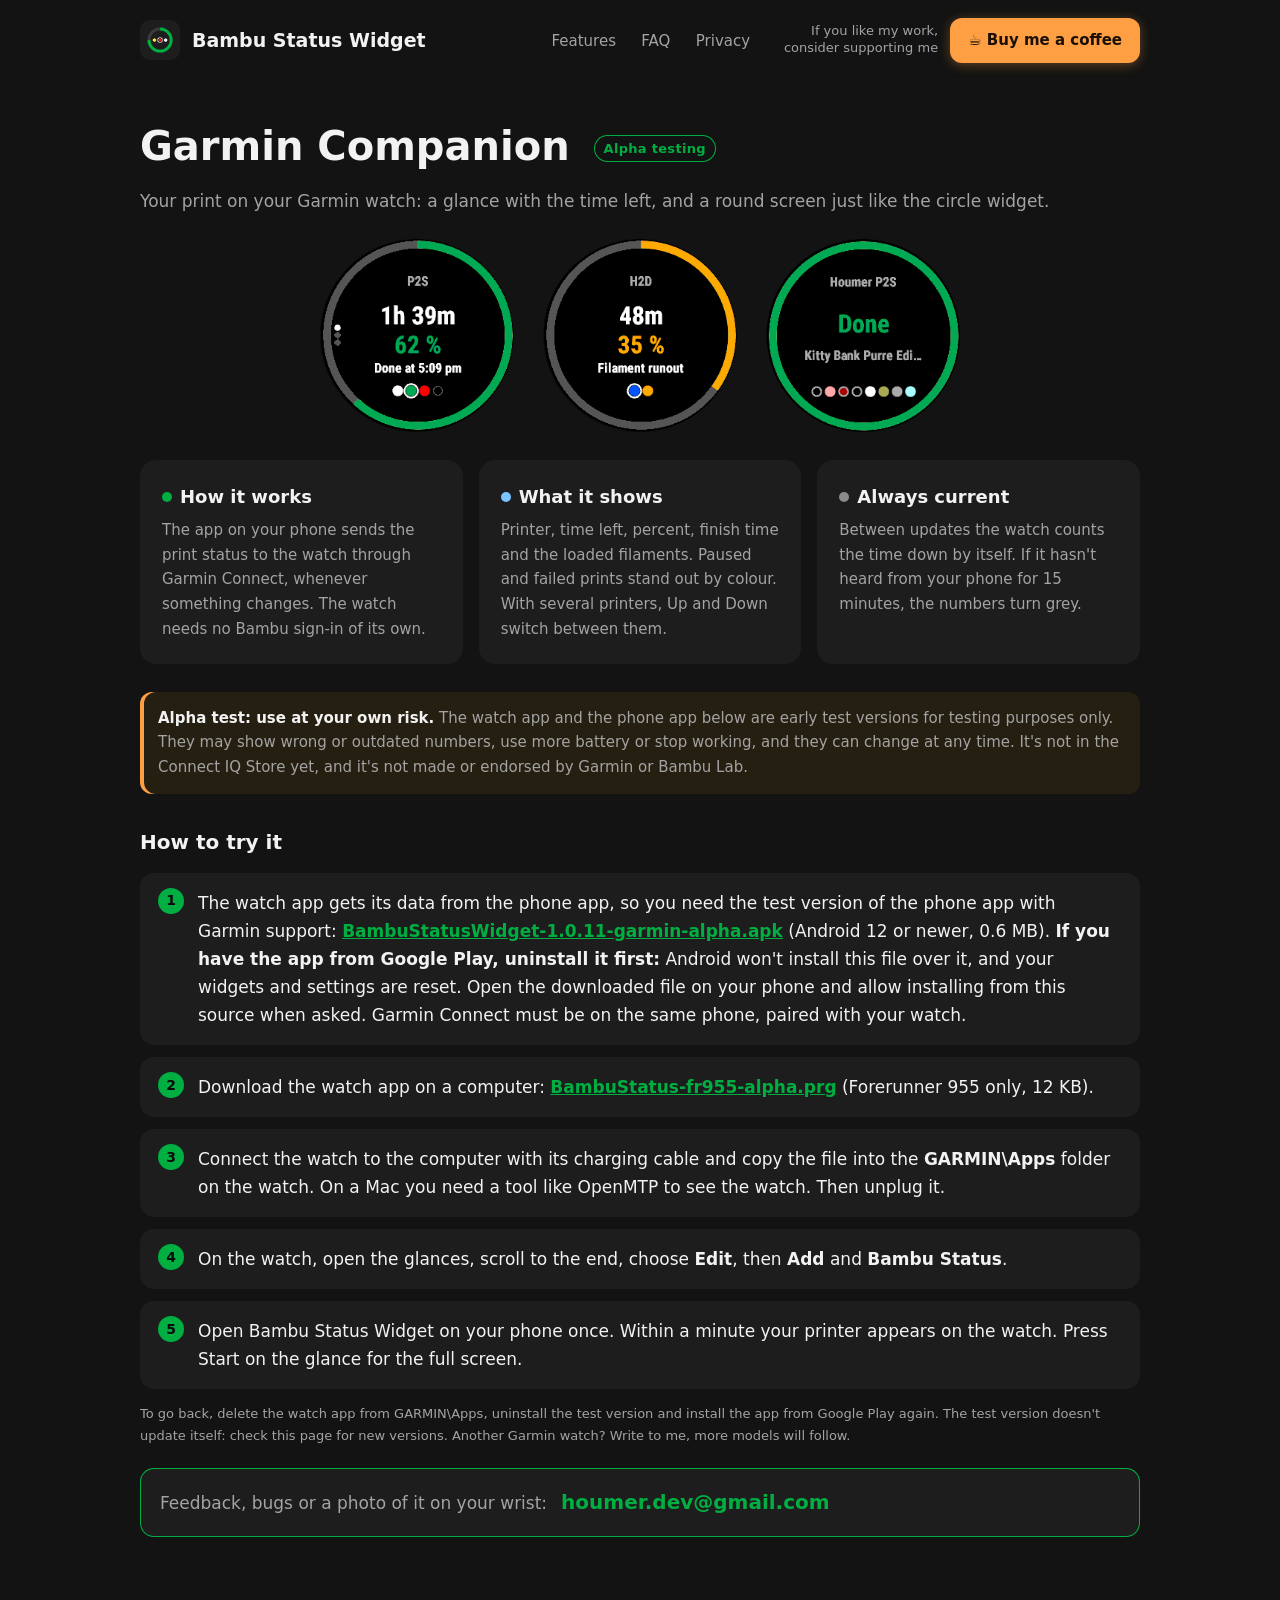
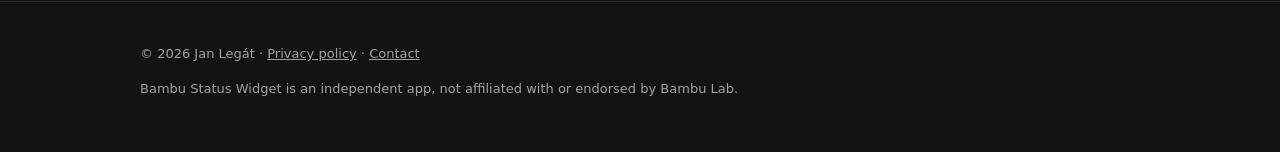
==== garmin.html @ 417b7a47 "Garmin Companion on its own page with the alpha phone APK; button on the main page Co-Authored-By: C" ====
<!doctype html>
<html lang="en">
<head>
  <meta charset="utf-8">
  <meta name="viewport" content="width=device-width, initial-scale=1">
  <title>Garmin Companion | Bambu Status Widget</title>
  <meta name="description" content="Garmin Companion for Bambu Status Widget: your Bambu Lab print on your Garmin watch. Alpha test version to download.">
  <link rel="icon" href="assets/icon.png">
  <link rel="stylesheet" href="style.css">
</head>
<body>
  <div class="wrap">
    <header class="top">
      <a class="brand" href="index.html"><img src="assets/icon.png" alt="">Bambu Status Widget</a>
      <nav>
        <a href="index.html#features">Features</a>
        <a href="index.html#faq">FAQ</a>
        <a href="privacy.html">Privacy</a>
      </nav>
      <div class="support">
        <span>If you like my work, consider supporting me</span>
        <a class="coffee" href="https://ko-fi.com/houmer" title="Ko-fi: pay by card or PayPal, no account needed">☕ Buy me a coffee</a>
      </div>
    </header>

    <main class="garmin-page">
      <h1>Garmin Companion <span class="tag">Alpha testing</span></h1>
      <p class="sub">Your print on your Garmin watch: a glance with the time left, and a round screen just like the circle widget.</p>
      <img class="garmin-shots" src="assets/garmin-screens.png" alt="Three Garmin watch screens: a print at 62 % with 1 h 39 min left and the finish time, a paused print with the reason, and a finished print with its filament dots">
      <div class="grid">
        <div class="card"><h3><span class="dot" style="background:var(--green)"></span>How it works</h3><p>The app on your phone sends the print status to the watch through Garmin Connect, whenever something changes. The watch needs no Bambu sign-in of its own.</p></div>
        <div class="card"><h3><span class="dot" style="background:var(--blue)"></span>What it shows</h3><p>Printer, time left, percent, finish time and the loaded filaments. Paused and failed prints stand out by colour. With several printers, Up and Down switch between them.</p></div>
        <div class="card"><h3><span class="dot" style="background:#8a8a8a"></span>Always current</h3><p>Between updates the watch counts the time down by itself. If it hasn't heard from your phone for 15 minutes, the numbers turn grey.</p></div>
      </div>
      <div class="risk">
        <b>Alpha test: use at your own risk.</b> The watch app and the phone app below are early test versions for testing purposes only. They may show wrong or outdated numbers, use more battery or stop working, and they can change at any time. It's not in the Connect IQ Store yet, and it's not made or endorsed by Garmin or Bambu Lab.
      </div>
      <h3 class="garmin-install">How to try it</h3>
      <ol class="steps">
        <li>The watch app gets its data from the phone app, so you need the test version of the phone app with Garmin support: <a class="dl" href="assets/garmin/BambuStatusWidget-1.0.11-garmin-alpha.apk" download>BambuStatusWidget-1.0.11-garmin-alpha.apk</a> (Android 12 or newer, 0.6 MB). <b>If you have the app from Google Play, uninstall it first:</b> Android won't install this file over it, and your widgets and settings are reset. Open the downloaded file on your phone and allow installing from this source when asked. Garmin Connect must be on the same phone, paired with your watch.</li>
        <li>Download the watch app on a computer: <a class="dl" href="assets/garmin/BambuStatus-fr955-alpha.prg" download>BambuStatus-fr955-alpha.prg</a> (Forerunner 955 only, 12 KB).</li>
        <li>Connect the watch to the computer with its charging cable and copy the file into the <b>GARMIN\Apps</b> folder on the watch. On a Mac you need a tool like OpenMTP to see the watch. Then unplug it.</li>
        <li>On the watch, open the glances, scroll to the end, choose <b>Edit</b>, then <b>Add</b> and <b>Bambu Status</b>.</li>
        <li>Open Bambu Status Widget on your phone once. Within a minute your printer appears on the watch. Press Start on the glance for the full screen.</li>
      </ol>
      <p class="note">To go back, delete the watch app from GARMIN\Apps, uninstall the test version and install the app from Google Play again. The test version doesn't update itself: check this page for new versions. Another Garmin watch? Write to me, more models will follow.</p>
      <div class="feedback">
        <span>Feedback, bugs or a photo of it on your wrist:</span>
        <a href="mailto:houmer.dev@gmail.com?subject=Garmin%20Companion%20alpha">houmer.dev@gmail.com</a>
      </div>
    </main>
  </div>

  <footer>
    <div class="wrap">
      <p>© 2026 Jan Legát · <a href="privacy.html">Privacy policy</a> · <a href="mailto:houmer.dev@gmail.com">Contact</a></p>
      <p>Bambu Status Widget is an independent app, not affiliated with or endorsed by Bambu Lab.</p>
    </div>
  </footer>
</body>
</html>
---- style.css ----
:root {
  --bg: #121312;
  --card: #1c1d1c;
  --line: #2e2f2e;
  --text: #f2f2f2;
  --dim: #a3a3a3;
  --green: #00ae42;
  --green-soft: #5ee08f;
  --blue: #7cc4ff;
  --orange: #ff9f43;
  --cyan: #5bc8d6;
}

* { box-sizing: border-box; }

body {
  margin: 0;
  background: var(--bg);
  color: var(--text);
  font: 17px/1.65 system-ui, -apple-system, "Segoe UI", Roboto, sans-serif;
}

a { color: var(--green-soft); }

.wrap { max-width: 1040px; margin: 0 auto; padding: 0 20px; }

header.top {
  display: flex; align-items: center; justify-content: space-between;
  padding: 18px 0;
}
.brand { display: flex; align-items: center; gap: 12px; font-weight: 600; font-size: 19px; color: var(--text); text-decoration: none; white-space: nowrap; }
nav { white-space: nowrap; margin-left: auto; }
header.top { gap: 12px 28px; flex-wrap: wrap; }
.support { display: flex; align-items: center; gap: 12px; }
.support span { font-size: 13px; line-height: 1.3; color: var(--dim); max-width: 160px; text-align: right; }
.coffee {
  display: inline-block; white-space: nowrap; padding: 10px 18px; border-radius: 12px;
  background: var(--orange); color: #1a1006; font-weight: 700; font-size: 15px; text-decoration: none;
  box-shadow: 0 2px 12px rgba(255, 159, 67, 0.35);
}
.coffee:hover { background: #ffb366; }
.brand img { width: 40px; height: 40px; border-radius: 10px; }
nav a { color: var(--dim); text-decoration: none; margin-left: 20px; font-size: 15px; }
nav a:hover { color: var(--text); }

.hero {
  display: grid; grid-template-columns: 0.85fr 1.15fr; gap: 32px; align-items: center;
  padding: 48px 0 64px;
}
.hero h1 { font-size: clamp(36px, 6vw, 56px); line-height: 1.1; margin: 0 0 16px; }
.hero h1 span { color: var(--green); }
.hero p.lead { color: var(--dim); font-size: 19px; margin: 0 0 28px; }
.badge-row { display: flex; flex-wrap: wrap; gap: 12px; align-items: center; }
.btn {
  display: inline-block; padding: 13px 22px; border-radius: 12px;
  background: var(--green); color: #0b0b0b; font-weight: 600; text-decoration: none;
}
.btn.ghost { background: transparent; color: var(--text); border: 1px solid #4a4a4a; }
.note { font-size: 13px; color: var(--dim); margin-top: 14px; }

.shots { display: flex; gap: 10px; justify-content: center; }
.shots img {
  width: 23.5%; max-width: 180px; min-width: 0; border-radius: 18px;
  border: 1px solid var(--line);
}

section { padding: 56px 0; border-top: 1px solid var(--line); }
section h2 { font-size: 28px; margin: 0 0 8px; }
section p.sub { color: var(--dim); margin: 0 0 32px; }

.grid { display: grid; grid-template-columns: repeat(3, 1fr); gap: 16px; }
.card { background: var(--card); border-radius: 16px; padding: 22px; }
.card h3 { margin: 0 0 6px; font-size: 18px; }
.card p { margin: 0; color: var(--dim); font-size: 15px; }
.dot { display: inline-block; width: 10px; height: 10px; border-radius: 50%; margin-right: 8px; vertical-align: 1px; }

.steps { counter-reset: s; list-style: none; padding: 0; margin: 0; display: grid; gap: 12px; }
.steps li { counter-increment: s; background: var(--card); border-radius: 14px; padding: 16px 18px 16px 58px; position: relative; }
.steps li::before {
  content: counter(s); position: absolute; left: 18px; top: 15px;
  width: 26px; height: 26px; border-radius: 50%; background: var(--green); color: #0b0b0b;
  font-weight: 700; font-size: 14px; display: grid; place-items: center;
}

.about { display: grid; grid-template-columns: 120px 1fr; gap: 28px; align-items: start; }
.avatar {
  width: 120px; height: 120px; border-radius: 50%; background: var(--card);
  display: grid; place-items: center; font-size: 40px; font-weight: 700; color: var(--green);
  border: 3px solid var(--green);
}

footer { border-top: 1px solid var(--line); padding: 28px 0 40px; color: var(--dim); font-size: 13px; }
footer a { color: var(--dim); }

/* Privacy page */
.doc { max-width: 760px; padding: 24px 0 64px; }
.doc h1 { font-size: 36px; margin: 8px 0 4px; }
.doc h2 { font-size: 21px; margin: 32px 0 6px; }
.doc table { width: 100%; border-collapse: collapse; font-size: 15px; }
.doc th, .doc td { text-align: left; vertical-align: top; padding: 10px 12px; border-bottom: 1px solid var(--line); }
.doc th { color: var(--dim); font-weight: 600; }

@media (max-width: 760px) {
  .hero { grid-template-columns: 1fr; padding-top: 24px; }
  /* Four screenshots: two by two, so they stay readable on a phone */
  .shots { flex-wrap: wrap; }
  .shots img { width: 47%; max-width: 220px; }
  .grid { grid-template-columns: 1fr; }
  .about { grid-template-columns: 1fr; }
  nav a { margin-left: 12px; font-size: 14px; }
  .brand img { width: 34px; height: 34px; }
}

/* Join-the-test page */
.join p.sub { color: var(--dim); margin: 0 0 20px; }
.tip { background: var(--card); border-left: 4px solid var(--green); border-radius: 10px; padding: 12px 16px; font-size: 15px; }
.join-steps { list-style: none; padding: 0; margin: 24px 0; display: grid; gap: 14px; }
.join-steps li { background: var(--card); border-radius: 16px; padding: 18px 20px 20px; }
.join-steps h2 { margin: 0 0 4px; font-size: 19px; }
.join-steps p { margin: 0 0 14px; color: var(--dim); font-size: 15px; }
.join-steps .btn { display: block; text-align: center; }

/* Narrow phones: the menu goes under the name instead of running off the screen */
@media (max-width: 480px) {
  header.top { row-gap: 10px; }
  nav { margin-left: 0; }
  nav a:first-child { margin-left: 0; }
}
/* Below desktop width the support line gets its own row under the menu */
@media (max-width: 1000px) {
  .support { width: 100%; justify-content: flex-end; }
  .support span { max-width: none; }
}
@media (max-width: 480px) {
  .support { flex-direction: column; align-items: flex-start; gap: 8px; }
  .support span { text-align: left; }
  .doc table { font-size: 13px; }
  .doc th, .doc td { padding: 8px 5px; overflow-wrap: anywhere; hyphens: auto; }
}
.join-shots { margin: 4px 0 24px; justify-content: flex-start; }
.join-shots img { max-width: 220px; }
.join-shots a { width: 18.6%; max-width: 190px; }
.join-shots a img { width: 100%; max-width: none; display: block; }
.shots-note { margin: -16px 0 20px; }
@media (max-width: 760px) { .join-shots a { width: 31%; max-width: 220px; } }

/* FAQ: questions that open on tap */
.faq { display: grid; gap: 10px; }
.faq details { background: var(--card); border-radius: 14px; padding: 4px 18px; }
.faq summary { cursor: pointer; font-weight: 600; padding: 12px 0; list-style: none; display: flex; justify-content: space-between; gap: 16px; }
.faq summary::-webkit-details-marker { display: none; }
.faq summary::after { content: "+"; color: var(--green-soft); font-size: 22px; line-height: 1; }
.faq details[open] summary::after { content: "−"; }
.faq details p { margin: 0 0 14px; color: var(--dim); }
.faq details ul, .faq details ol { margin: 0 0 14px; padding-left: 20px; color: var(--dim); }
.faq details li { margin: 4px 0; }

/* 1.0.8: the live notification card spans the grid */
.card.wide { grid-column: 1 / -1; box-shadow: inset 0 0 0 1px var(--green); }

/* Garmin Companion */
h1 .tag, h2 .tag { display: inline-block; vertical-align: middle; margin-left: 10px; padding: 3px 10px; border-radius: 999px; font-size: 13px; font-weight: 600; letter-spacing: .3px; color: var(--green); box-shadow: inset 0 0 0 1px var(--green); }
.garmin-shots { display: block; width: 100%; max-width: 640px; height: auto; margin: 8px auto 28px; }
.garmin-install { margin: 32px 0 14px; font-size: 20px; }
.risk { margin: 28px 0 0; padding: 14px 18px; border-radius: 12px; background: rgba(255, 170, 0, .08); box-shadow: inset 4px 0 0 var(--orange); color: var(--dim); font-size: 15px; }
.risk b { color: var(--text); }
a.dl { font-weight: 600; color: var(--green); overflow-wrap: anywhere; }
.feedback { margin-top: 22px; padding: 18px 20px; border-radius: 14px; background: var(--card); box-shadow: inset 0 0 0 1px var(--green); display: flex; flex-wrap: wrap; align-items: center; gap: 8px 14px; }
.feedback span { color: var(--dim); }
.feedback a { font-size: 20px; font-weight: 700; color: var(--green); text-decoration: none; overflow-wrap: anywhere; }
.feedback a:hover { text-decoration: underline; }
.garmin-page { display: block; padding: 24px 0 64px; }
.garmin-page h1 { font-size: clamp(30px, 5vw, 40px); margin: 8px 0 8px; }
.garmin-page p.sub { color: var(--dim); margin: 0 0 24px; }
.btn.garmin { display: inline-flex; align-items: center; gap: 8px; }
.btn.garmin small { font-size: 11px; font-weight: 700; letter-spacing: .4px; text-transform: uppercase; color: var(--orange); }
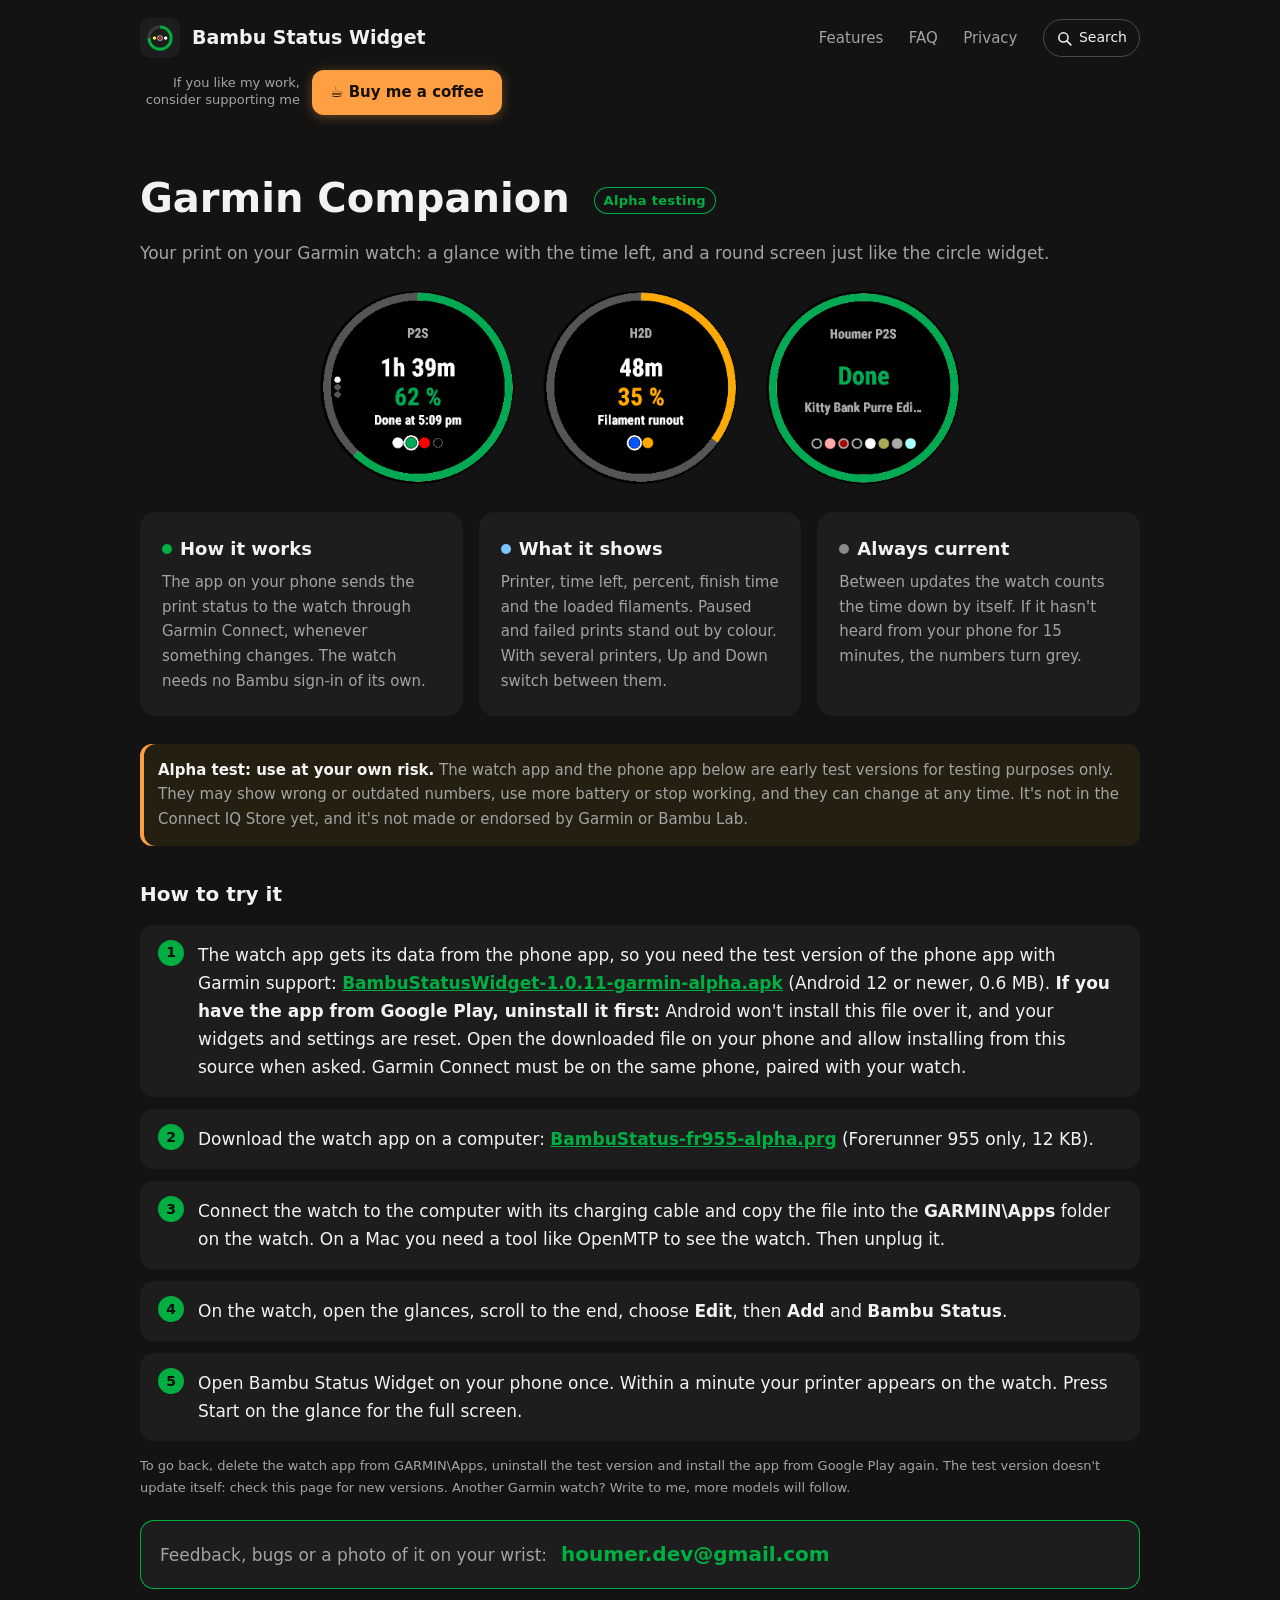
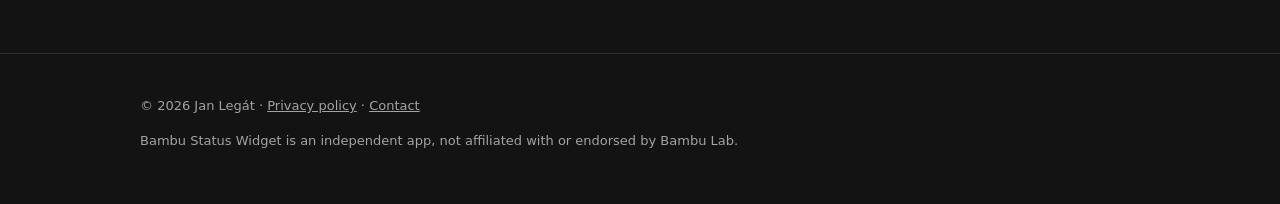
==== commit e2b433d8: "Search box (header button, / or Ctrl+K) across main and Garmin pages; app screenshots in setup steps" ====
--- a/garmin.html
+++ b/garmin.html
@@ -16,6 +16,7 @@
         <a href="index.html#features">Features</a>
         <a href="index.html#faq">FAQ</a>
         <a href="privacy.html">Privacy</a>
+        <button class="search-btn" type="button" aria-label="Search this site" title="Search (/)"><svg viewBox="0 0 24 24" width="17" height="17" aria-hidden="true"><circle cx="10.5" cy="10.5" r="6.5" fill="none" stroke="currentColor" stroke-width="2.2"/><path d="M15.5 15.5 21 21" stroke="currentColor" stroke-width="2.2" stroke-linecap="round"/></svg><span>Search</span></button>
       </nav>
       <div class="support">
         <span>If you like my work, consider supporting me</span>
@@ -57,5 +58,6 @@
       <p>Bambu Status Widget is an independent app, not affiliated with or endorsed by Bambu Lab.</p>
     </div>
   </footer>
+  <script src="search.js"></script>
 </body>
 </html>
--- a/style.css
+++ b/style.css
@@ -174,3 +174,40 @@
 .garmin-page p.sub { color: var(--dim); margin: 0 0 24px; }
 .btn.garmin { display: inline-flex; align-items: center; gap: 8px; }
 .btn.garmin small { font-size: 11px; font-weight: 700; letter-spacing: .4px; text-transform: uppercase; color: var(--orange); }
+
+/* App screenshots in the setup steps and FAQ */
+img.shot { display: block; width: 100%; max-width: 300px; height: auto; margin: 14px 0 4px; border-radius: 14px; box-shadow: 0 0 0 1px var(--line); }
+.shot-row { display: flex; flex-wrap: wrap; gap: 14px; align-items: flex-start; }
+.shot-row img.shot { flex: 1 1 220px; }
+.faq details img.shot { margin: 0 0 14px; }
+
+/* Site search */
+.search-btn { margin-left: 20px; display: inline-flex; align-items: center; gap: 6px; padding: 6px 12px; border-radius: 999px; border: 1px solid #4a4a4a; background: transparent; color: var(--text); font: inherit; font-size: 14px; cursor: pointer; vertical-align: middle; }
+.search-btn:hover { border-color: var(--green); color: var(--green); }
+html.search-lock { overflow: hidden; }
+.search-overlay { position: fixed; inset: 0; z-index: 50; display: none; align-items: flex-start; justify-content: center; padding: 10vh 16px 16px; background: rgba(0,0,0,.6); backdrop-filter: blur(3px); }
+.search-overlay.open { display: flex; }
+.search-box { width: 100%; max-width: 620px; max-height: 80vh; display: flex; flex-direction: column; background: #1c1d1c; border: 1px solid var(--line); border-radius: 18px; box-shadow: 0 24px 60px rgba(0,0,0,.5); overflow: hidden; }
+.search-field { display: flex; align-items: center; gap: 10px; padding: 14px 16px; border-bottom: 1px solid var(--line); }
+.search-field span { color: var(--green); font-size: 22px; line-height: 1; }
+.search-field input { flex: 1; min-width: 0; background: transparent; border: 0; outline: 0; color: var(--text); font: inherit; font-size: 18px; }
+.search-close { border: 1px solid #4a4a4a; background: transparent; color: var(--dim); border-radius: 8px; padding: 3px 8px; font-size: 12px; cursor: pointer; }
+.search-results { overflow-y: auto; padding: 6px; }
+.search-hit { display: block; overflow-wrap: anywhere; padding: 10px 12px; border-radius: 12px; text-decoration: none; color: var(--text); }
+.search-hit.on { background: #262826; box-shadow: inset 3px 0 0 var(--green); }
+.search-kind { display: block; font-size: 11px; font-weight: 700; letter-spacing: .5px; text-transform: uppercase; color: var(--green); }
+.search-title { display: block; font-weight: 600; margin: 2px 0; }
+.search-snip { display: block; font-size: 14px; color: var(--dim); }
+.search-hit mark { background: rgba(0,174,66,.25); color: inherit; border-radius: 3px; padding: 0 1px; }
+.search-empty { margin: 0; padding: 16px; color: var(--dim); }
+.search-hint { margin: 0; padding: 10px 16px; border-top: 1px solid var(--line); font-size: 13px; color: var(--dim); }
+.search-hint a { color: var(--dim); }
+.search-flash { animation: searchflash 1.6s ease-out; }
+@keyframes searchflash { 0%, 30% { box-shadow: 0 0 0 2px var(--green); } 100% { box-shadow: 0 0 0 2px transparent; } }
+@media (max-width: 760px) { .search-btn { margin-left: 12px; padding: 5px 10px; } }
+@media (max-width: 480px) { .search-btn span { display: none; } .search-overlay { padding-top: 12px; } }
+@media (max-width: 480px) {
+  nav { display: flex; flex-wrap: wrap; align-items: center; gap: 6px 14px; white-space: normal; }
+  nav a, nav a:first-child { margin-left: 0; }
+  .search-btn { margin-left: 0; }
+}
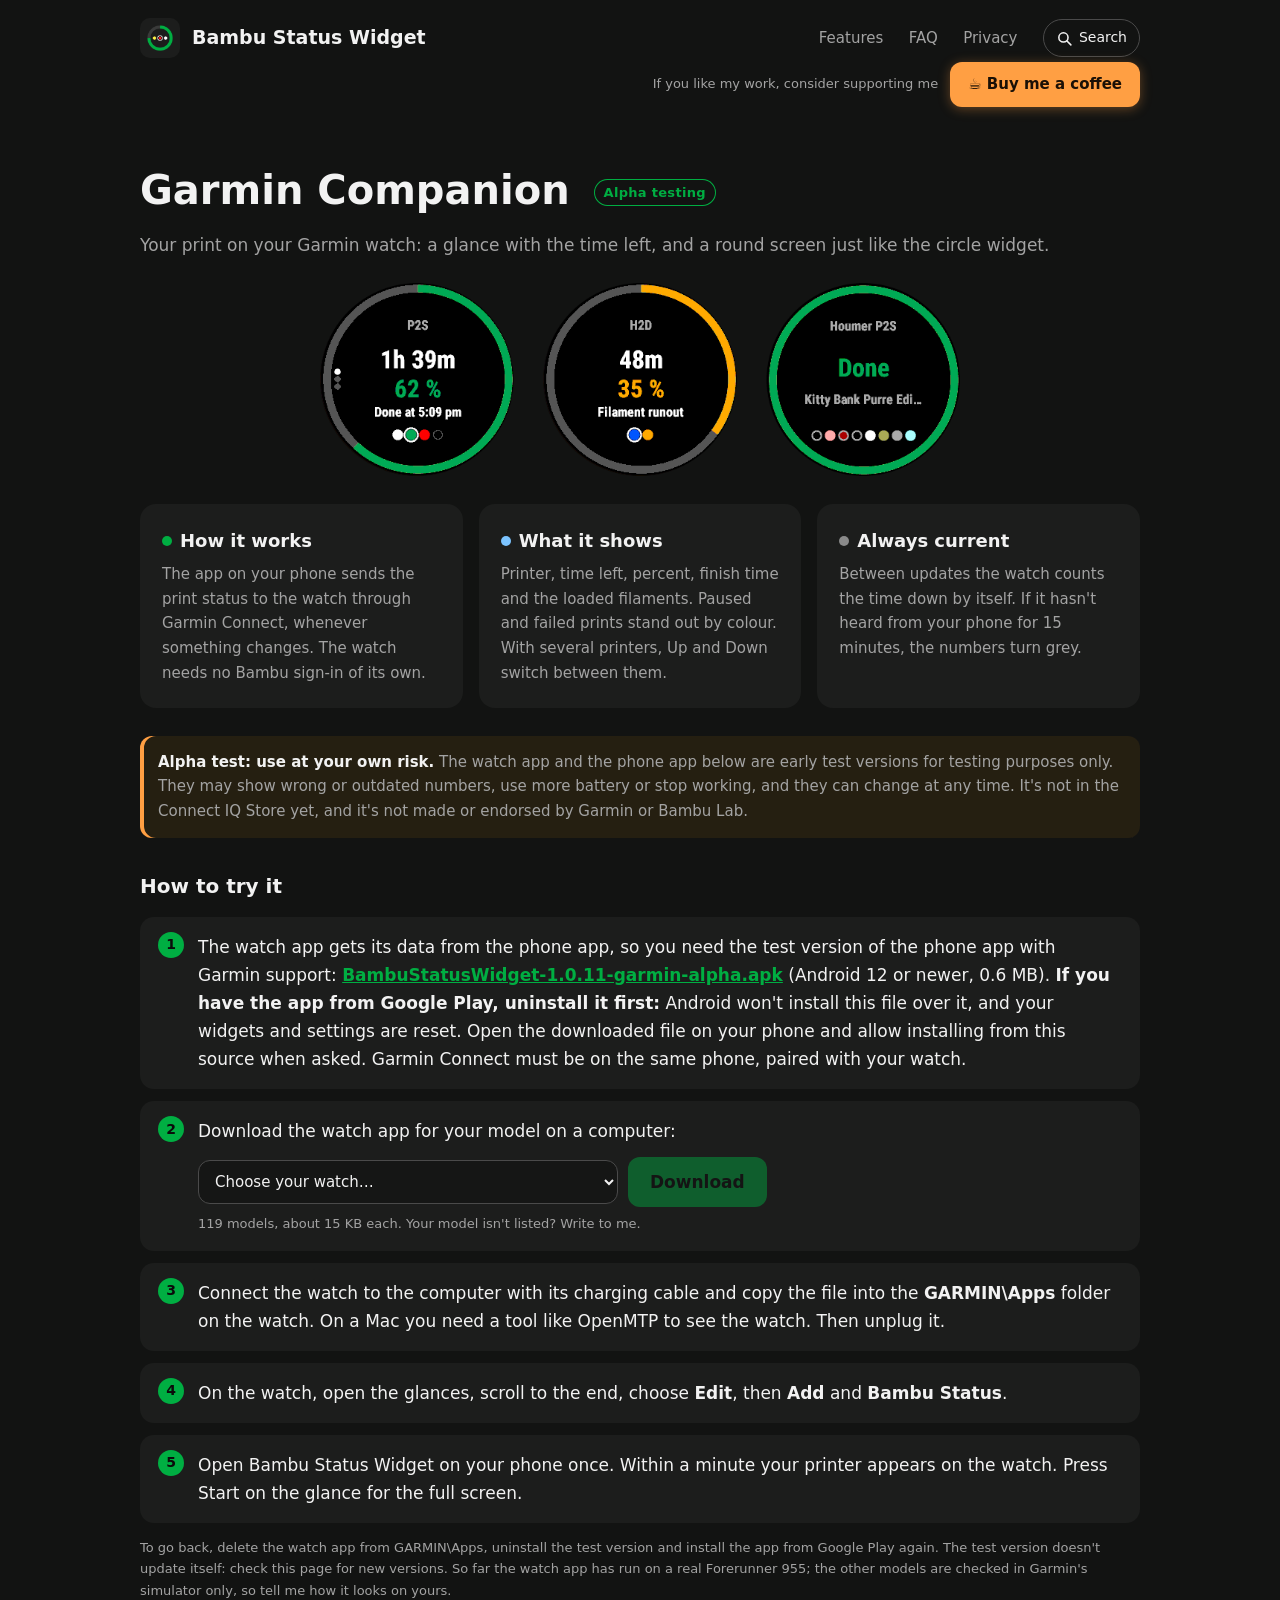
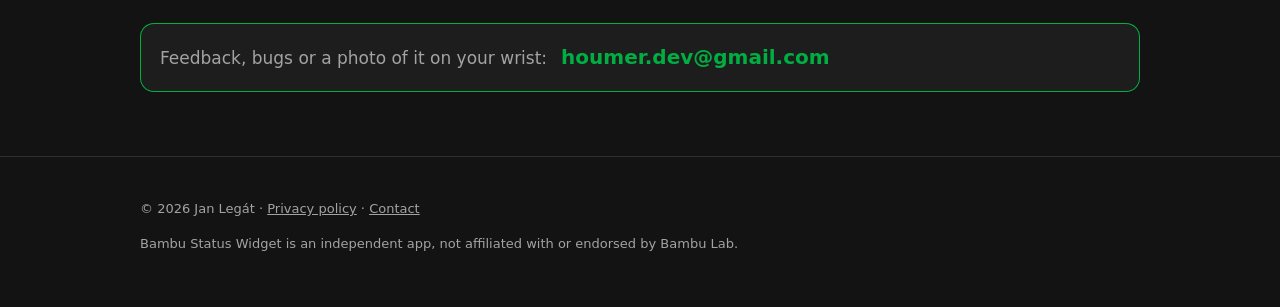
==== commit 95cfdd02: "Garmin Companion: watch app for 119 Garmin models with a watch picker; scales to every screen, black" ====
--- a/garmin.html
+++ b/garmin.html
@@ -39,12 +39,162 @@
       <h3 class="garmin-install">How to try it</h3>
       <ol class="steps">
         <li>The watch app gets its data from the phone app, so you need the test version of the phone app with Garmin support: <a class="dl" href="assets/garmin/BambuStatusWidget-1.0.11-garmin-alpha.apk" download>BambuStatusWidget-1.0.11-garmin-alpha.apk</a> (Android 12 or newer, 0.6 MB). <b>If you have the app from Google Play, uninstall it first:</b> Android won't install this file over it, and your widgets and settings are reset. Open the downloaded file on your phone and allow installing from this source when asked. Garmin Connect must be on the same phone, paired with your watch.</li>
-        <li>Download the watch app on a computer: <a class="dl" href="assets/garmin/BambuStatus-fr955-alpha.prg" download>BambuStatus-fr955-alpha.prg</a> (Forerunner 955 only, 12 KB).</li>
+        <li>Download the watch app for your model on a computer:
+          <span class="watch-pick">
+            <select id="watch-model" aria-label="Your Garmin watch">
+            <option value="">Choose your watch…</option>
+            <optgroup label="Forerunner">
+            <option value="fr55">Forerunner 55</option>
+            <option value="fr70">Forerunner 70</option>
+            <option value="fr165">Forerunner 165</option>
+            <option value="fr165m">Forerunner 165 Music</option>
+            <option value="fr170">Forerunner 170</option>
+            <option value="fr170m">Forerunner 170 Music</option>
+            <option value="fr245">Forerunner 245</option>
+            <option value="fr245m">Forerunner 245 Music</option>
+            <option value="fr255">Forerunner 255</option>
+            <option value="fr255m">Forerunner 255 Music</option>
+            <option value="fr255s">Forerunner 255s</option>
+            <option value="fr255sm">Forerunner 255s Music</option>
+            <option value="fr265">Forerunner 265</option>
+            <option value="fr265s">Forerunner 265s</option>
+            <option value="fr57042mm">Forerunner 570 42mm</option>
+            <option value="fr57047mm">Forerunner 570 47mm</option>
+            <option value="fr645m">Forerunner 645 Music</option>
+            <option value="fr745">Forerunner 745</option>
+            <option value="fr945">Forerunner 945</option>
+            <option value="fr945lte">Forerunner 945 LTE</option>
+            <option value="fr955">Forerunner 955 / Solar</option>
+            <option value="fr965">Forerunner 965</option>
+            <option value="fr970">Forerunner 970</option>
+            </optgroup>
+            <optgroup label="fēnix">
+            <option value="fenix5plus">fēnix 5 Plus</option>
+            <option value="fenix5splus">fēnix 5S Plus</option>
+            <option value="fenix5xplus">fēnix 5X Plus</option>
+            <option value="fenix6">fēnix 6 / 6 Solar / 6 Dual Power</option>
+            <option value="fenix6pro">fēnix 6 Pro / 6 Sapphire / 6 Pro Solar / 6 Pro Dual Power / quatix 6</option>
+            <option value="fenix6s">fēnix 6S / 6S Solar / 6S Dual Power</option>
+            <option value="fenix6spro">fēnix 6S Pro / 6S Sapphire / 6S Pro Solar / 6S Pro Dual Power</option>
+            <option value="fenix6xpro">fēnix 6X Pro / 6X Sapphire / 6X Pro Solar / tactix Delta Sapphire / Delta Solar / Delta Solar - Ballistics Edition / quatix 6X / 6X Solar / 6X Dual Power</option>
+            <option value="fenix7">fēnix 7 / quatix 7</option>
+            <option value="fenix7pro">fēnix 7 Pro</option>
+            <option value="fenix7pronowifi">fēnix 7 Pro - Solar Edition (no Wi-Fi)</option>
+            <option value="fenix7s">fēnix 7S</option>
+            <option value="fenix7spro">fēnix 7S Pro</option>
+            <option value="fenix7x">fēnix 7X / tactix 7 / quatix 7X Solar / Enduro 2</option>
+            <option value="fenix7xpro">fēnix 7X Pro</option>
+            <option value="fenix7xpronowifi">fēnix 7X Pro - Solar Edition (no Wi-Fi)</option>
+            <option value="fenix843mm">fēnix 8 43mm</option>
+            <option value="fenix847mm">fēnix 8 47mm / 51mm / tactix 8 47mm / 51mm / quatix 8 47mm / 51mm</option>
+            <option value="fenix8pro47mm">fēnix 8 Pro 47mm / 51mm / MicroLED / quatix 8 Pro 47mm / 51mm</option>
+            <option value="fenix8solar47mm">fēnix 8 Solar 47mm</option>
+            <option value="fenix8solar51mm">fēnix 8 Solar 51mm / tactix 8 Solar 51mm</option>
+            <option value="fenix943mm">fēnix 9 43mm</option>
+            <option value="fenix947mm">fēnix 9 47mm / 51mm</option>
+            <option value="fenix9pro43mm">fēnix 9 Pro 43mm</option>
+            <option value="fenix9pro47mm">fēnix 9 Pro 47mm</option>
+            <option value="fenix9pro51mm">fēnix 9 Pro 51mm</option>
+            <option value="fenix9prosolar47mm">fēnix 9 Pro Solar 47mm</option>
+            <option value="fenix9prosolar51mm">fēnix 9 Pro Solar 51mm</option>
+            <option value="fenixe">fēnix E</option>
+            </optgroup>
+            <optgroup label="epix">
+            <option value="epix2">epix (Gen 2) / quatix 7 Sapphire</option>
+            <option value="epix2pro42mm">epix Pro (Gen 2) 42mm</option>
+            <option value="epix2pro47mm">epix Pro (Gen 2) 47mm / quatix 7 Pro</option>
+            <option value="epix2pro51mm">epix Pro (Gen 2) 51mm / D2 Mach 1 Pro / tactix 7 – AMOLED Edition</option>
+            </optgroup>
+            <optgroup label="Enduro">
+            <option value="enduro">Enduro</option>
+            <option value="enduro3">Enduro 3</option>
+            <option value="enduro4">Enduro 4</option>
+            </optgroup>
+            <optgroup label="Instinct">
+            <option value="instinct2">Instinct 2 / Solar / Dual Power / dēzl Edition</option>
+            <option value="instinct2s">Instinct 2S / Solar / Dual Power</option>
+            <option value="instinct2x">Instinct 2X Solar</option>
+            <option value="instinct3amoled45mm">Instinct 3 AMOLED 45mm</option>
+            <option value="instinct3amoled50mm">Instinct 3 AMOLED 50mm</option>
+            <option value="instinct3solar45mm">Instinct 3 Solar / Solar Tactical 45mm / 50mm</option>
+            <option value="instinctcrossover">Instinct Crossover</option>
+            <option value="instinctcrossoveramoled">Instinct Crossover AMOLED</option>
+            <option value="instincte40mm">Instinct E 40mm</option>
+            <option value="instincte45mm">Instinct E 45mm</option>
+            </optgroup>
+            <optgroup label="Venu">
+            <option value="venu">Venu</option>
+            <option value="venu2">Venu 2</option>
+            <option value="venu2plus">Venu 2 Plus</option>
+            <option value="venu2s">Venu 2S</option>
+            <option value="venu3">Venu 3</option>
+            <option value="venu3s">Venu 3S</option>
+            <option value="venu441mm">Venu 4 41mm</option>
+            <option value="venu445mm">Venu 4 45mm / D2 Air X15</option>
+            <option value="venud">Venu Mercedes-Benz Collection</option>
+            <option value="venusq">Venu Sq</option>
+            <option value="venusq2">Venu Sq 2</option>
+            <option value="venusq2m">Venu Sq 2 Music</option>
+            <option value="venusqm">Venu Sq. Music Edition</option>
+            <option value="venux1">Venu X1</option>
+            </optgroup>
+            <optgroup label="vívoactive">
+            <option value="vivoactive3m">vívoactive 3 Music</option>
+            <option value="vivoactive4">vívoactive 4</option>
+            <option value="vivoactive4s">vívoactive 4S</option>
+            <option value="vivoactive5">vívoactive 5</option>
+            <option value="vivoactive6">vívoactive 6</option>
+            </optgroup>
+            <optgroup label="MARQ">
+            <option value="marq2">MARQ (Gen 2) Athlete / Adventurer / Captain / Golfer / Carbon Edition / Commander - Carbon Edition</option>
+            <option value="marq2aviator">MARQ (Gen 2) Aviator</option>
+            <option value="marq3">MARQ (Gen 3) Athlete / Adventurer / Aviator / Commander / Golfer / Diver</option>
+            <option value="marqadventurer">MARQ Adventurer</option>
+            <option value="marqathlete">MARQ Athlete</option>
+            <option value="marqaviator">MARQ Aviator</option>
+            <option value="marqcaptain">MARQ Captain / MARQ Captain: American Magic Edition</option>
+            <option value="marqcommander">MARQ Commander</option>
+            <option value="marqdriver">MARQ Driver</option>
+            <option value="marqexpedition">MARQ Expedition</option>
+            <option value="marqgolfer">MARQ Golfer</option>
+            </optgroup>
+            <optgroup label="Descent">
+            <option value="descentg1">Descent G1 / G1 Solar</option>
+            <option value="descentg2">Descent G2</option>
+            <option value="descentmk2">Descent Mk2 / Mk2i</option>
+            <option value="descentmk2s">Descent Mk2 S</option>
+            <option value="descentmk343mm">Descent Mk3 43mm / Mk3i 43mm</option>
+            <option value="descentmk351mm">Descent Mk3i 51mm</option>
+            </optgroup>
+            <optgroup label="D2">
+            <option value="d2air">D2 Air</option>
+            <option value="d2airx10">D2 Air X10</option>
+            <option value="d2mach1">D2 Mach 1</option>
+            <option value="d2mach2">D2 Mach 2</option>
+            <option value="d2mach2pro">D2 Mach 2 Pro</option>
+            </optgroup>
+            <optgroup label="Approach">
+            <option value="approachs50">Approach S50</option>
+            <option value="approachs7042mm">Approach S70 42mm</option>
+            <option value="approachs7047mm">Approach S70 47mm</option>
+            <option value="approachs7243mm">Approach S72 43mm</option>
+            <option value="approachs7247mm">Approach S72 47mm</option>
+            </optgroup>
+            <optgroup label="Other">
+            <option value="legacyherocaptainmarvel">Captain Marvel</option>
+            <option value="legacysagadarthvader">Darth Vader</option>
+            <option value="legacyherofirstavenger">First Avenger</option>
+            <option value="legacysagarey">Rey</option>
+            </optgroup>
+            </select>
+            <a class="btn watch-dl" id="watch-dl" aria-disabled="true">Download</a>
+          </span>
+          <span class="watch-note">119 models, about 15 KB each. Your model isn't listed? Write to me.</span></li>
         <li>Connect the watch to the computer with its charging cable and copy the file into the <b>GARMIN\Apps</b> folder on the watch. On a Mac you need a tool like OpenMTP to see the watch. Then unplug it.</li>
         <li>On the watch, open the glances, scroll to the end, choose <b>Edit</b>, then <b>Add</b> and <b>Bambu Status</b>.</li>
         <li>Open Bambu Status Widget on your phone once. Within a minute your printer appears on the watch. Press Start on the glance for the full screen.</li>
       </ol>
-      <p class="note">To go back, delete the watch app from GARMIN\Apps, uninstall the test version and install the app from Google Play again. The test version doesn't update itself: check this page for new versions. Another Garmin watch? Write to me, more models will follow.</p>
+      <p class="note">To go back, delete the watch app from GARMIN\Apps, uninstall the test version and install the app from Google Play again. The test version doesn't update itself: check this page for new versions. So far the watch app has run on a real Forerunner 955; the other models are checked in Garmin's simulator only, so tell me how it looks on yours.</p>
       <div class="feedback">
         <span>Feedback, bugs or a photo of it on your wrist:</span>
         <a href="mailto:houmer.dev@gmail.com?subject=Garmin%20Companion%20alpha">houmer.dev@gmail.com</a>
@@ -58,6 +208,18 @@
       <p>Bambu Status Widget is an independent app, not affiliated with or endorsed by Bambu Lab.</p>
     </div>
   </footer>
+  <script>
+    // Watch picker: the button downloads the file for the chosen model
+    (function () {
+      var sel = document.getElementById('watch-model'), dl = document.getElementById('watch-dl');
+      function update() {
+        var id = sel.value;
+        if (id) { dl.href = 'assets/garmin/watch/' + id + '.prg'; dl.setAttribute('download', 'BambuStatus-' + id + '.prg'); dl.removeAttribute('aria-disabled'); }
+        else { dl.removeAttribute('href'); dl.setAttribute('aria-disabled', 'true'); }
+      }
+      sel.addEventListener('change', update); update();
+    })();
+  </script>
   <script src="search.js"></script>
 </body>
 </html>
--- a/style.css
+++ b/style.css
@@ -211,3 +211,32 @@
   nav a, nav a:first-child { margin-left: 0; }
   .search-btn { margin-left: 0; }
 }
+
+/* Header: the support line sits right under the menu and Search, on its own row */
+.support { width: 100%; justify-content: flex-end; margin-top: -8px; }
+.support span { max-width: none; }
+
+/* Setup steps with a picture: text on the left, picture on the right (stacked on phones) */
+.steps li.has-shot, .steps li:has(img.shot) { display: grid; grid-template-columns: minmax(0, 1fr) auto; column-gap: 24px; align-items: start; }
+.steps li:has(img.shot) > img.shot { width: 280px; margin: 0; }
+.steps li:has(.shot-row) .shot-row { width: 470px; }
+.steps li:has(.shot-row) img.shot { margin: 0; }
+@media (max-width: 760px) {
+  .steps li:has(img.shot) { display: block; }
+  .steps li:has(img.shot) > img.shot { width: 100%; margin-top: 14px; }
+  .steps li:has(.shot-row) .shot-row { width: auto; margin-top: 14px; }
+}
+.steps li:has(.shot-row) .shot-row { flex-wrap: nowrap; }
+.steps li:has(.shot-row) .shot-row img.shot { flex: 1 1 0; min-width: 0; max-width: none; }
+@media (max-width: 760px) {
+  .steps li:has(.shot-row) .shot-row { flex-wrap: wrap; }
+  .steps li:has(.shot-row) .shot-row img.shot { flex: 1 1 220px; max-width: 300px; }
+}
+
+/* Garmin watch picker */
+.watch-pick { display: flex; flex-wrap: wrap; gap: 10px; align-items: center; margin: 12px 0 6px; }
+.watch-pick select { flex: 1 1 240px; min-width: 0; width: 100%; max-width: 420px; padding: 11px 12px; border-radius: 12px; border: 1px solid #4a4a4a; background: #151615; color: var(--text); font: inherit; font-size: 15px; }
+.watch-pick select:focus { outline: 2px solid var(--green); outline-offset: 1px; }
+.watch-dl { padding: 11px 22px; }
+.watch-dl[aria-disabled="true"] { opacity: .45; pointer-events: none; }
+.watch-note { display: block; font-size: 13px; color: var(--dim); }
